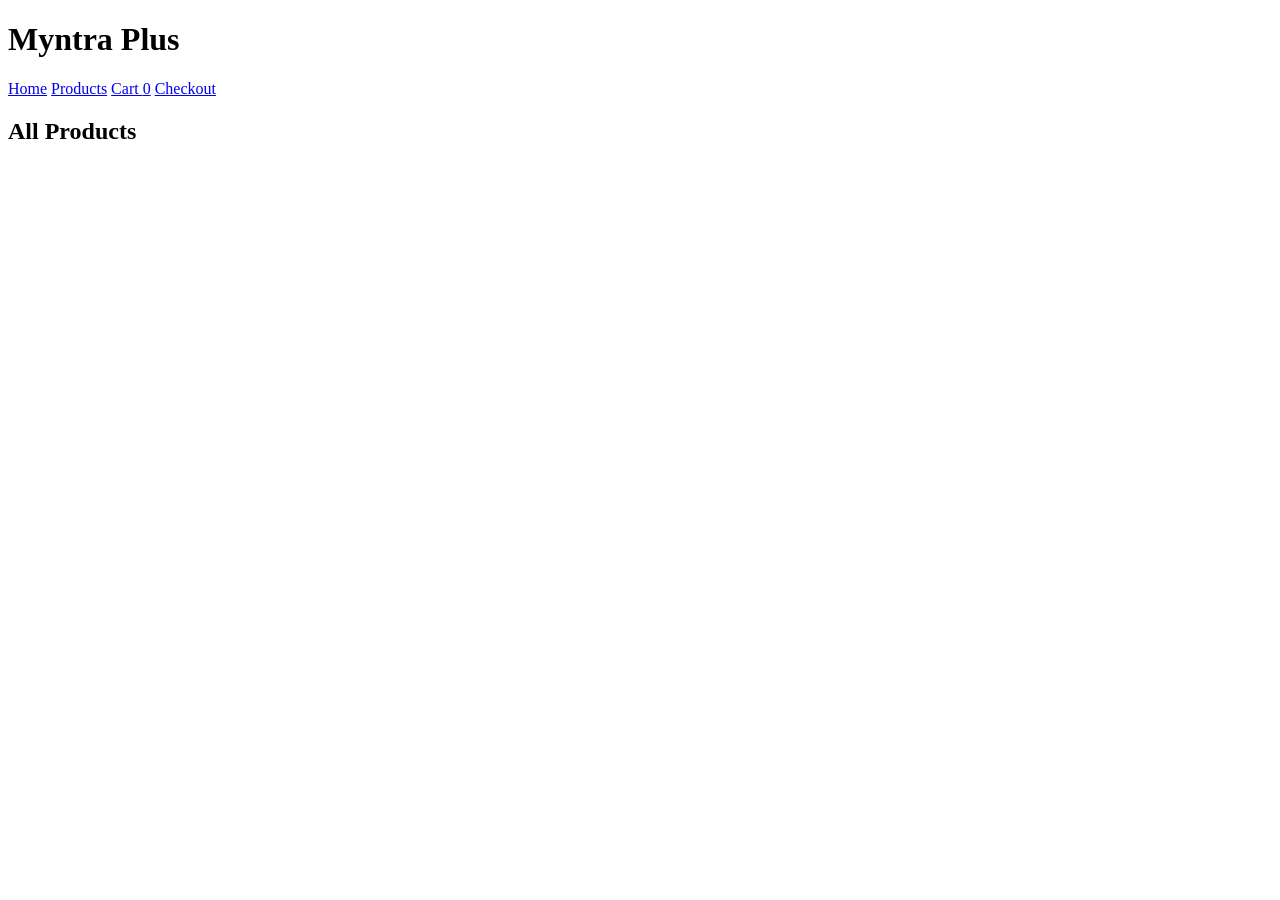
==== products.html @ 8a91bdf9 "Add files via upload" ====
<!DOCTYPE html>
<html lang="en">
<head>
  <meta charset="UTF-8">
  <meta name="viewport" content="width=device-width, initial-scale=1.0">
  <title>Myntra Plus - Products</title>
  <link rel="stylesheet" href="style.css">
</head>
<body>
  <header class="navbar">
    <h1>Myntra Plus</h1>
    <nav>
      <a href="index.html">Home</a>
      <a href="products.html">Products</a>
      <a href="cart.html">Cart <span id="cart-count">0</span></a>
      <a href="checkout.html">Checkout</a>
    </nav>
  </header>

  <section class="products-section">
    <h2>All Products</h2>
    <div id="product-container" class="product-grid"></div>
  </section>

  <script src="script.js"></script>
</body>
</html>
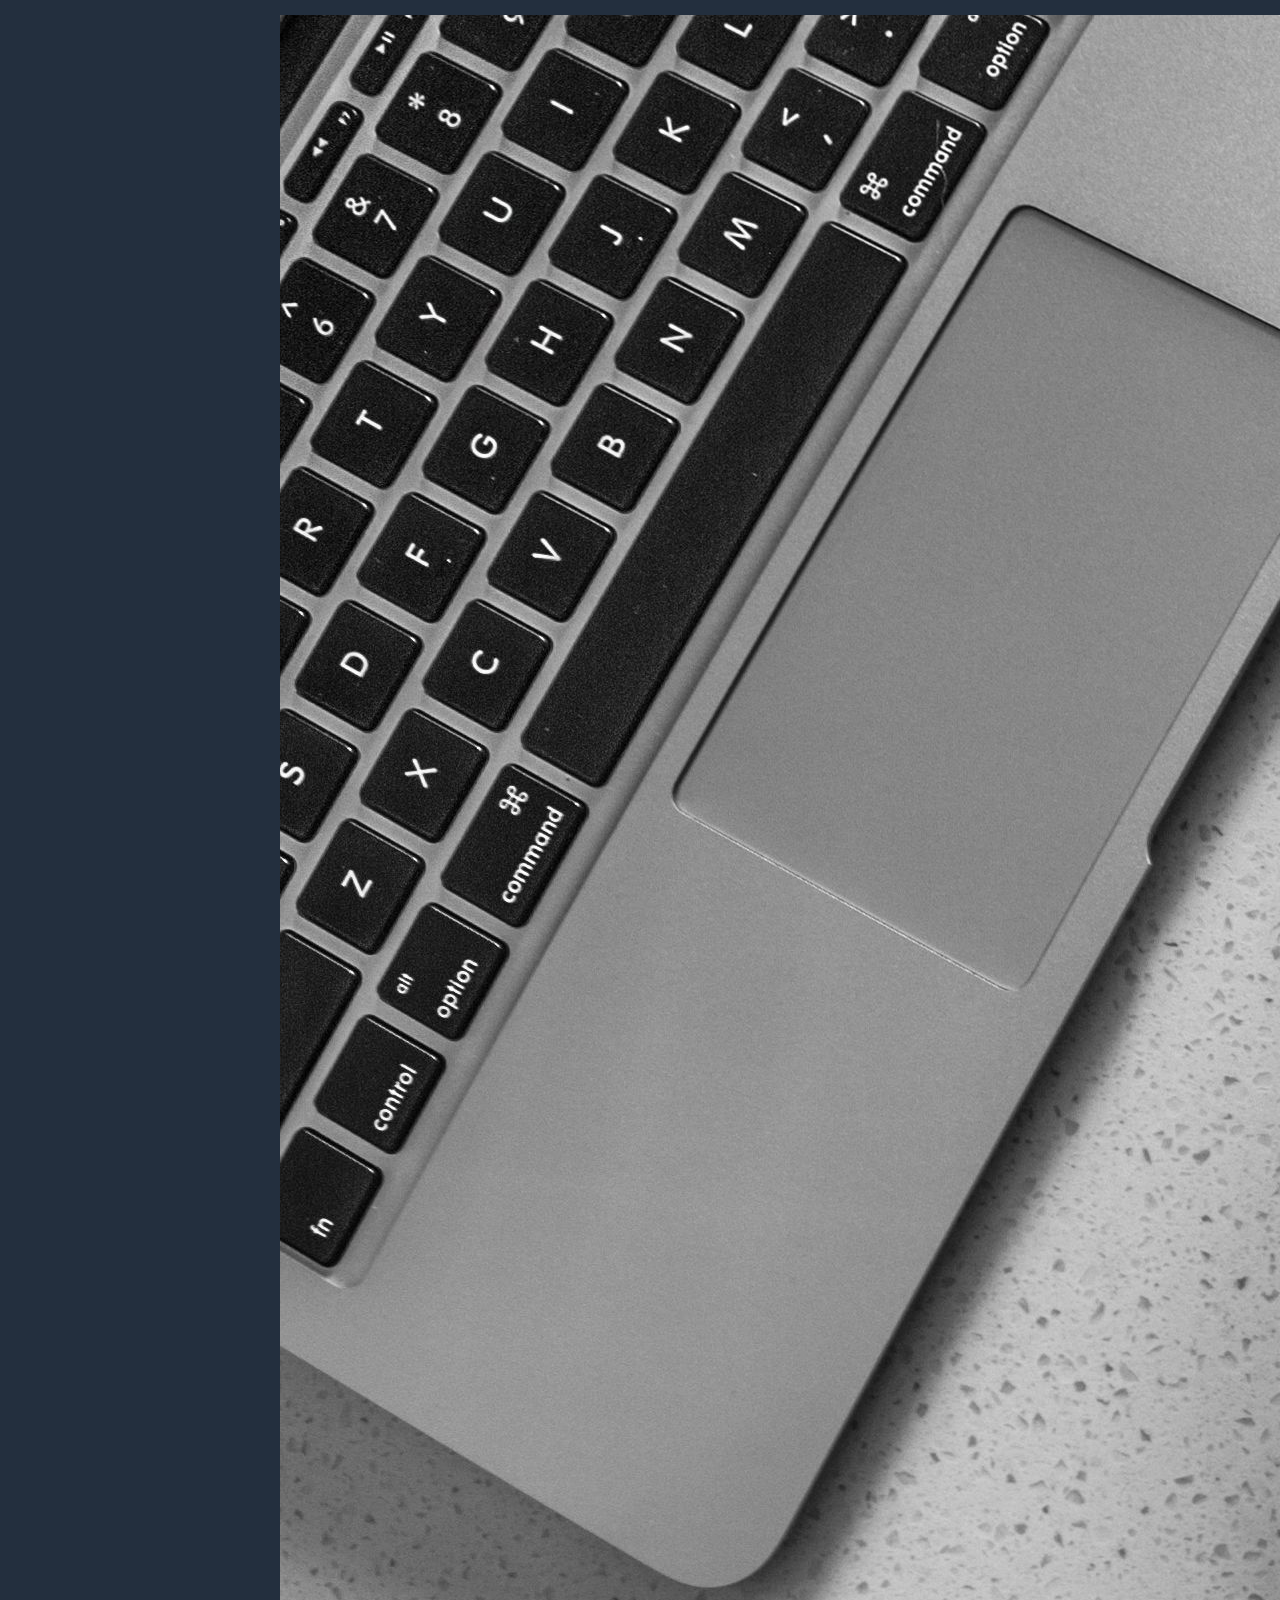
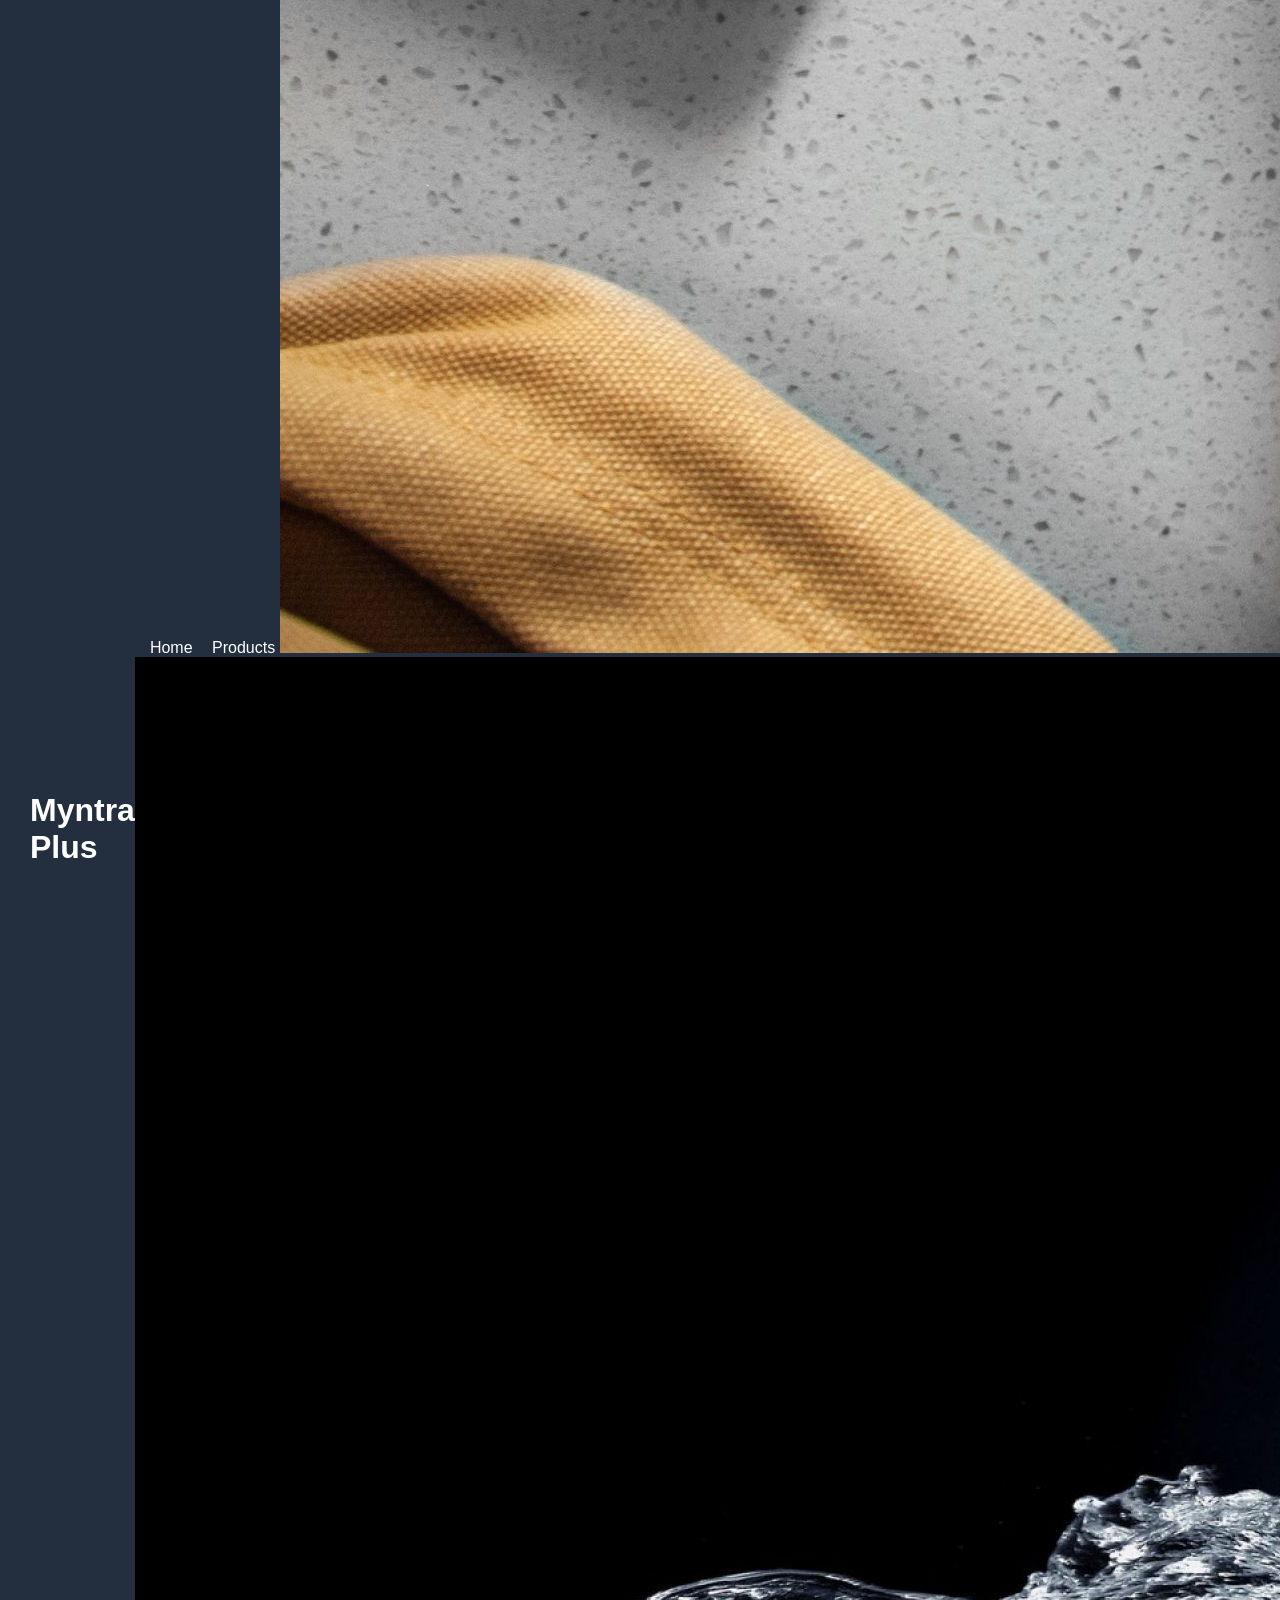
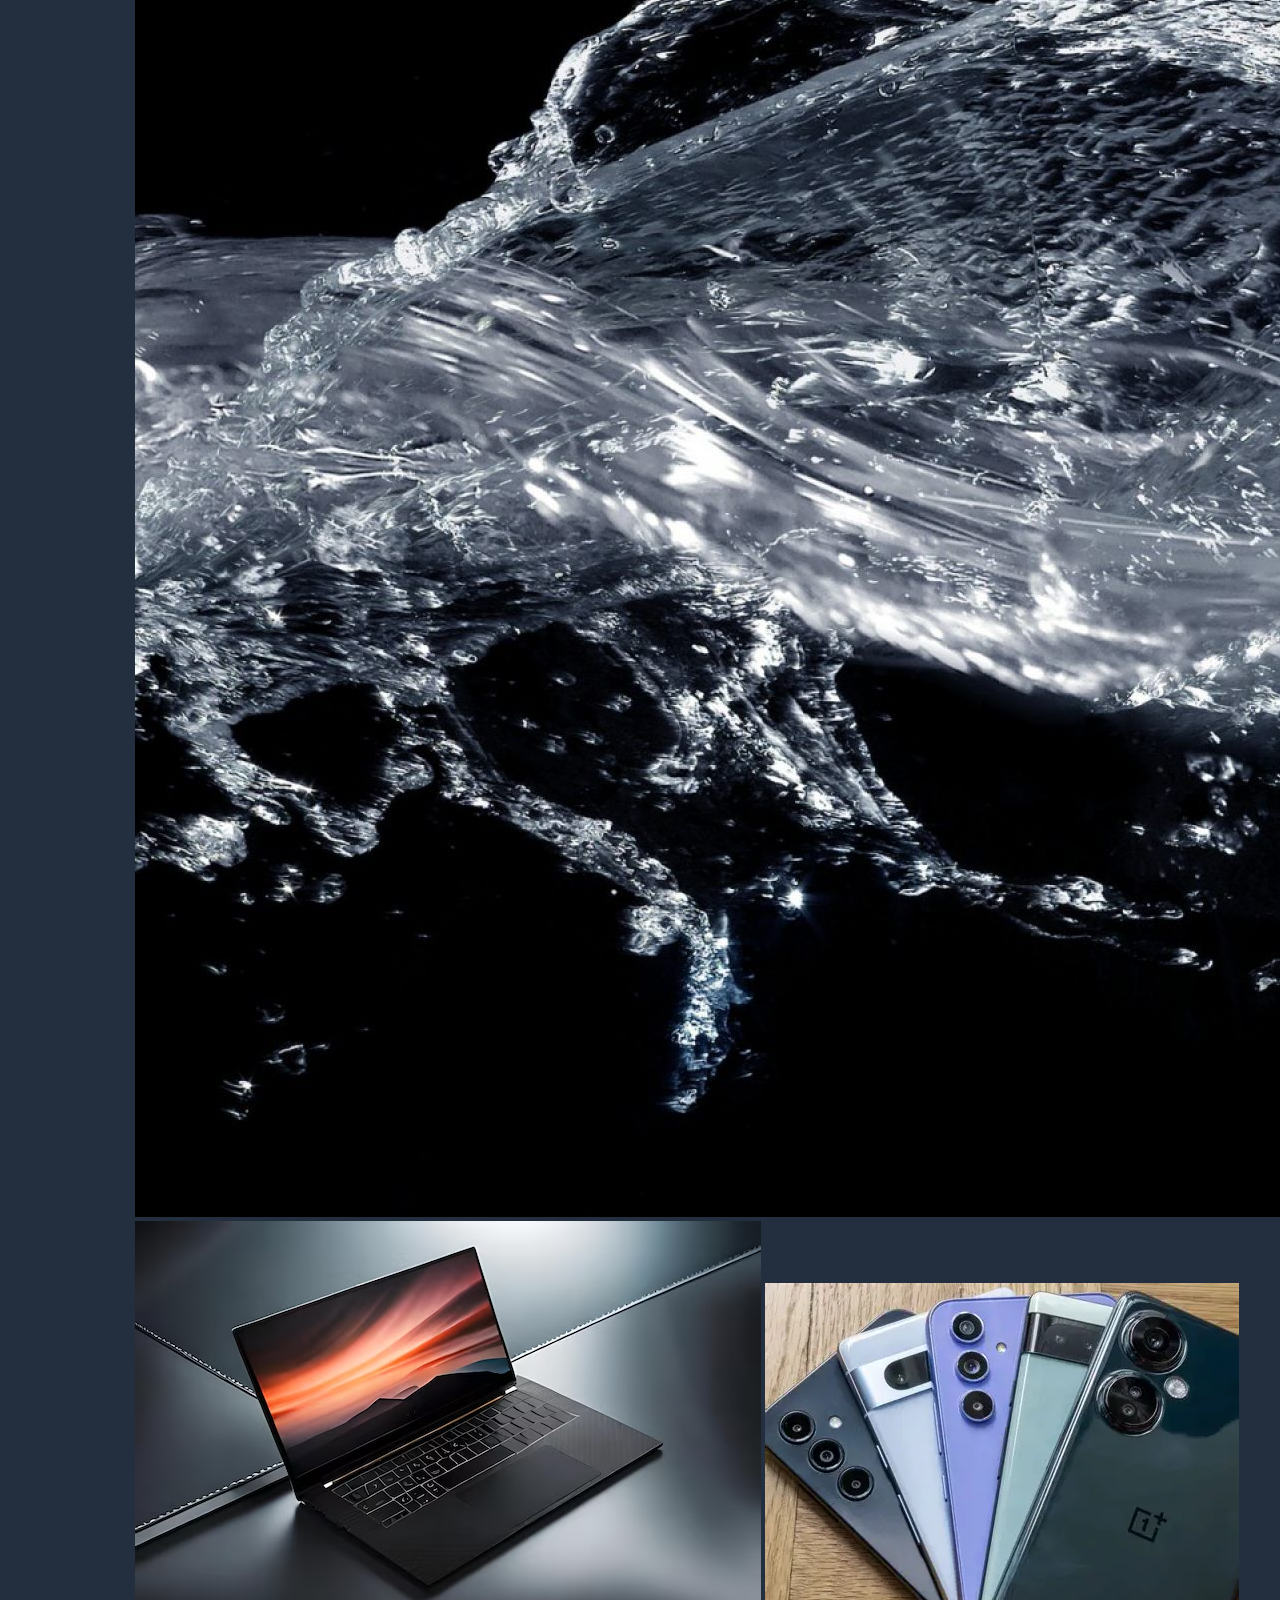
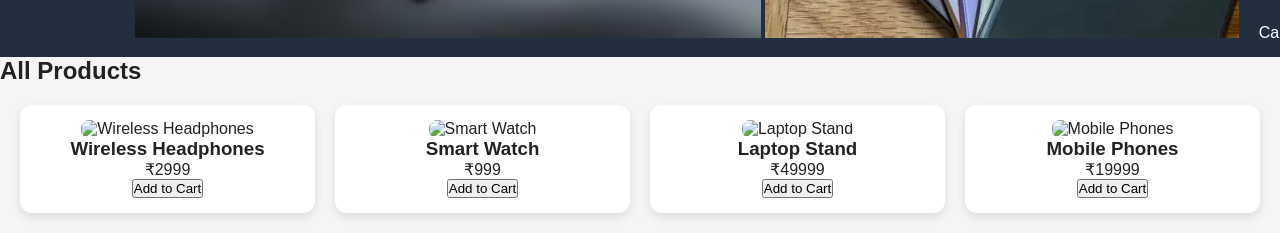
==== commit d193de6a: "Add product images to products.html Added product images to the products page." ====
--- a/products.html
+++ b/products.html
@@ -12,6 +12,10 @@
     <nav>
       <a href="index.html">Home</a>
       <a href="products.html">Products</a>
+      <img src="headphones.jpg" alt="Wireless Headphones">
+      <img src="watch.jpg" alt="Smart Watch">
+      <img src="laptop.jpg" alt="Laptop Stand">
+      <img src="mobile.png" alt="Mobile Phones">
       <a href="cart.html">Cart <span id="cart-count">0</span></a>
       <a href="checkout.html">Checkout</a>
     </nav>
@@ -24,4 +28,4 @@
 
   <script src="script.js"></script>
 </body>
-</html>+</html>
--- a/style.css
+++ b/style.css
@@ -0,0 +1,71 @@
+* {
+  margin: 0;
+  padding: 0;
+  box-sizing: border-box;
+  font-family: Arial, sans-serif;
+}
+
+body {
+  background: #f5f5f5;
+  color: #222;
+}
+
+.navbar {
+  display: flex;
+  justify-content: space-between;
+  align-items: center;
+  padding: 15px 30px;
+  background: #232f3e;
+  color: white;
+}
+
+.navbar a {
+  color: white;
+  text-decoration: none;
+  margin-left: 15px;
+}
+
+.hero {
+  background: #f3c56d;
+  text-align: center;
+  padding: 60px 20px;
+}
+
+.btn {
+  display: inline-block;
+  background: #ffb700;
+  color: #000;
+  padding: 10px 18px;
+  text-decoration: none;
+  border-radius: 6px;
+  margin-top: 15px;
+}
+
+.product-grid {
+  display: grid;
+  grid-template-columns: repeat(auto-fit, minmax(220px, 1fr));
+  gap: 20px;
+  padding: 20px;
+}
+
+.product-card {
+  background: white;
+  padding: 15px;
+  border-radius: 12px;
+  box-shadow: 0 4px 10px rgba(0,0,0,0.1);
+  text-align: center;
+}
+
+.product-card img {
+  width: 100%;
+  height: 180px;
+  object-fit: cover;
+  border-radius: 8px;
+}
+
+@media (max-width: 768px) {
+  .navbar {
+    flex-direction: column;
+    gap: 10px;
+  }
+}
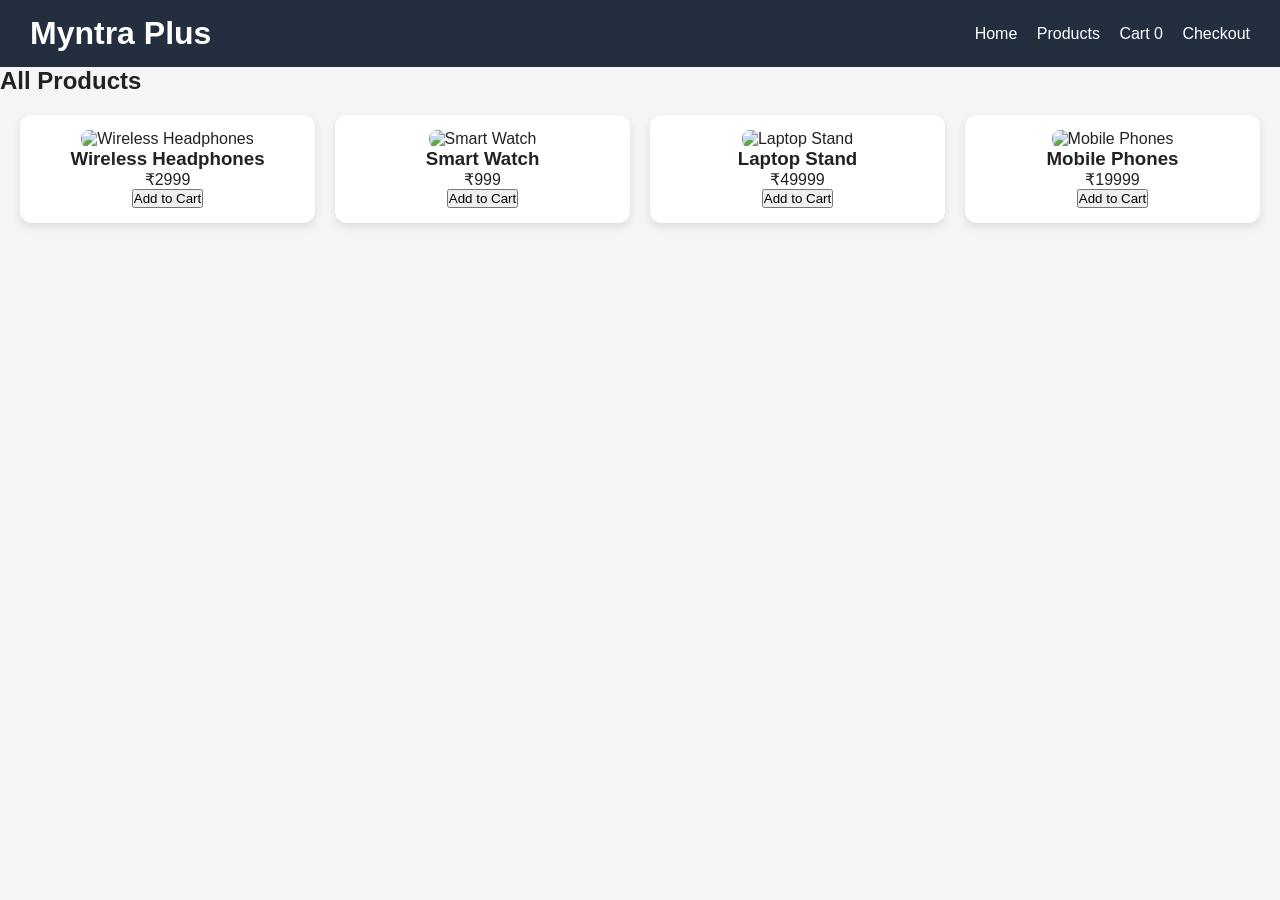
==== commit d36218a5: "Refactor products.html to streamline navigation" ====
--- a/products.html
+++ b/products.html
@@ -12,10 +12,6 @@
     <nav>
       <a href="index.html">Home</a>
       <a href="products.html">Products</a>
-      <img src="headphones.jpg" alt="Wireless Headphones">
-      <img src="watch.jpg" alt="Smart Watch">
-      <img src="laptop.jpg" alt="Laptop Stand">
-      <img src="mobile.png" alt="Mobile Phones">
       <a href="cart.html">Cart <span id="cart-count">0</span></a>
       <a href="checkout.html">Checkout</a>
     </nav>
